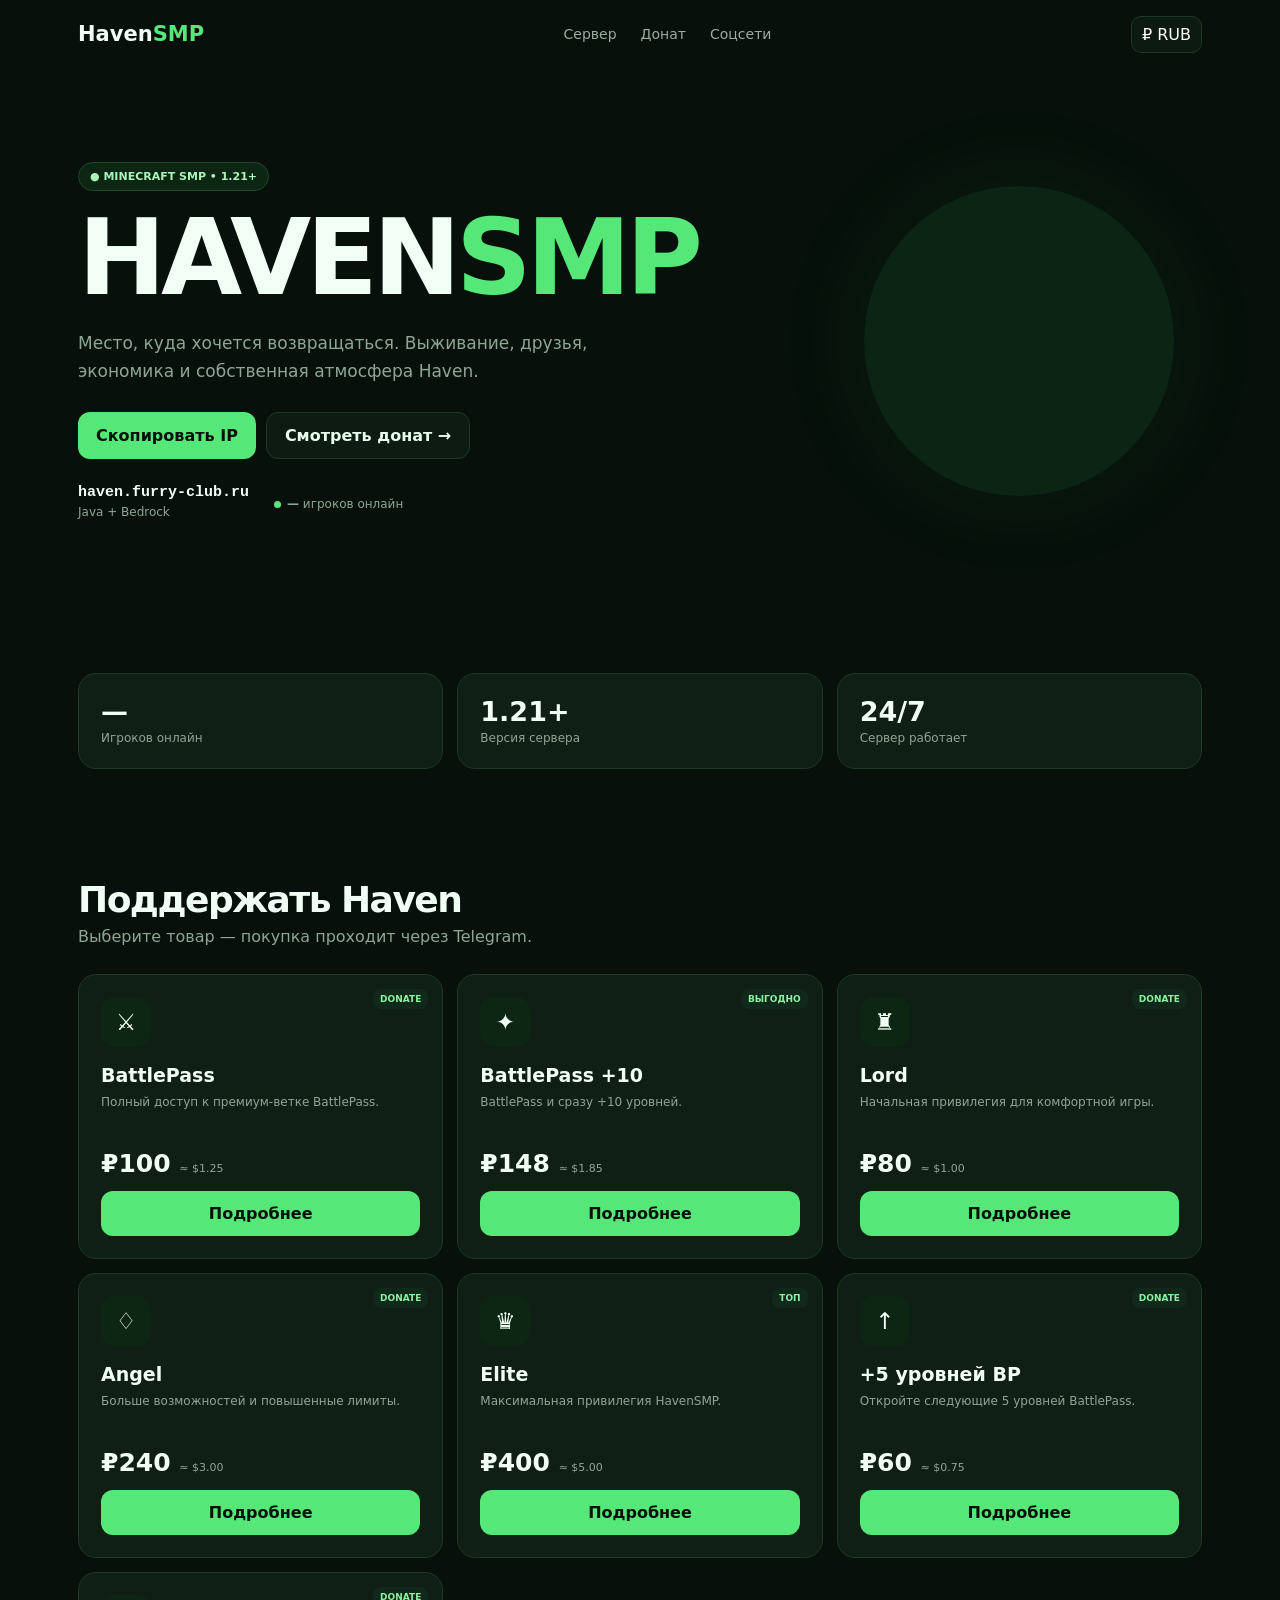
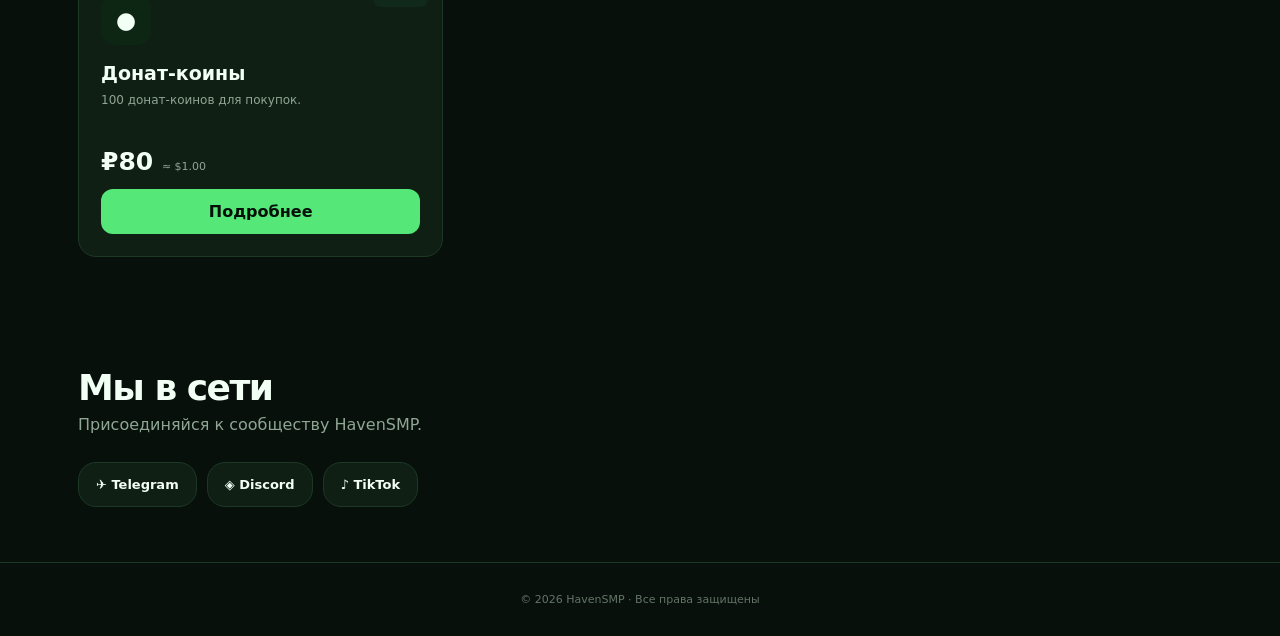
==== HavenSMP_optimized.html @ d50a327a "Add files via upload" ====
<!doctype html>
<html lang="ru">
<head>
<meta charset="utf-8">
<meta name="viewport" content="width=device-width,initial-scale=1,viewport-fit=cover">
<meta name="theme-color" content="#07100b">
<title>HavenSMP — Minecraft SMP</title>
<style>
:root{--bg:#07100b;--bg2:#0b170e;--card:#101f14;--green:#55e879;--green2:#2bc85a;--text:#f2fff5;--muted:#8fa695;--line:#1d3825}
*{box-sizing:border-box}
html{scroll-behavior:smooth}
body{margin:0;background:var(--bg);color:var(--text);font-family:Inter,system-ui,-apple-system,BlinkMacSystemFont,"Segoe UI",sans-serif;overflow-x:hidden}
button,a{font:inherit}a{text-decoration:none;color:inherit}
.nav{height:68px;display:flex;align-items:center;justify-content:space-between;max-width:1160px;margin:auto;padding:0 18px}
.logo{font-weight:800;font-size:21px}.logo span{color:var(--green)}
.navlinks{display:flex;gap:24px;color:#9bad9f;font-size:14px}
.navlinks a:hover{color:#fff}
.currency{border:1px solid var(--line);background:#0d1a11;color:#fff;border-radius:10px;padding:8px 10px;cursor:pointer}
.hero{max-width:1160px;margin:auto;padding:70px 18px 75px;min-height:550px;display:flex;align-items:center;position:relative}
.heroText{max-width:690px;position:relative;z-index:1}
.eyebrow{display:inline-block;color:#a9f5b8;background:#0d2614;border:1px solid #1d4a29;border-radius:999px;padding:7px 11px;font-size:11px;font-weight:700;margin-bottom:20px}
h1{font-size:clamp(55px,9vw,105px);line-height:.9;letter-spacing:-5px;margin:0 0 24px}
h1 span{color:var(--green)}
.hero p{max-width:590px;color:var(--muted);line-height:1.65;font-size:17px;margin:0}
.buttons{display:flex;gap:10px;flex-wrap:wrap;margin-top:27px}
.btn{border:0;border-radius:12px;padding:13px 18px;cursor:pointer;font-weight:750;transition:transform .15s,background .15s}
.btn:hover{transform:translateY(-2px)}
.primary{background:var(--green);color:#061009}
.secondary{background:#0e1b12;color:#e8ffed;border:1px solid var(--line)}
.serverBox{display:flex;gap:25px;align-items:center;margin-top:25px;flex-wrap:wrap}
.ip{font:600 15px ui-monospace,SFMono-Regular,Consolas,monospace}
.status{font-size:12px;color:var(--muted);margin-top:4px}
.dot{display:inline-block;width:7px;height:7px;background:var(--green);border-radius:50%;margin-right:6px}
.heroOrb{position:absolute;right:4%;width:310px;height:310px;border-radius:50%;background:rgba(55,210,88,.10);box-shadow:0 0 100px rgba(55,210,88,.08)}
section{max-width:1160px;margin:auto;padding:55px 18px}
.stats{display:grid;grid-template-columns:repeat(3,1fr);gap:14px}
.stat,.card,.social{background:var(--card);border:1px solid var(--line);border-radius:18px}
.stat{padding:22px}.stat strong{font-size:27px;display:block}.stat span{font-size:12px;color:var(--muted)}
.sectionTitle{font-size:36px;letter-spacing:-1.5px;margin:0 0 7px}.sectionSub{color:var(--muted);margin:0 0 28px}
.shop{display:grid;grid-template-columns:repeat(3,minmax(0,1fr));gap:14px}
.card{padding:22px;position:relative;min-width:0;transition:transform .15s,border-color .15s}
.card:hover{transform:translateY(-3px);border-color:#2c633b}
.tag{position:absolute;right:14px;top:14px;background:#10291a;color:#8cf1a0;border-radius:8px;padding:5px 7px;font-size:9px;font-weight:800}
.icon{width:50px;height:50px;border-radius:14px;background:#0d2614;display:grid;place-items:center;font-size:23px;margin-bottom:17px}
.card h3{font-size:19px;margin:0 0 7px}.desc{font-size:12px;line-height:1.55;color:var(--muted);min-height:38px}
.price{font-size:25px;font-weight:800;margin:18px 0 13px}.price small{font-size:11px;color:var(--muted);font-weight:500}
.buy{width:100%}
.socials{display:flex;gap:10px;flex-wrap:wrap}.social{padding:14px 17px;font-size:13px;font-weight:650}.social:hover{border-color:#2c633b}
footer{border-top:1px solid var(--line);padding:30px 18px;text-align:center;color:#647568;font-size:11px}

.modal{position:fixed;inset:0;background:rgba(0,0,0,.72);display:none;align-items:center;justify-content:center;padding:16px;z-index:50}
.modal.open{display:flex}
.modalBox{width:min(520px,100%);max-height:min(700px,calc(100dvh - 32px));overflow:auto;background:var(--bg2);border:1px solid #285534;border-radius:20px;padding:24px;box-shadow:0 20px 60px rgba(0,0,0,.55);position:relative}
.close{position:absolute;right:14px;top:14px;width:34px;height:34px;border:0;border-radius:9px;background:#142219;color:#fff;font-size:21px;cursor:pointer}
.modalBox h2{font-size:28px;margin:3px 45px 9px 0}.modalBox p{color:var(--muted);font-size:13px;line-height:1.6}.modalBox ul{padding-left:19px;color:#a8bbaa;font-size:13px;line-height:1.8;margin-bottom:22px}

@media(max-width:800px){
 .nav{height:62px;padding:0 14px}.navlinks{display:none}
 .hero{padding:55px 16px 55px;min-height:0}.heroOrb{width:220px;height:220px;right:-100px;opacity:.35}
 h1{font-size:clamp(50px,18vw,76px);letter-spacing:-4px}
 .hero p{font-size:15px}.serverBox{gap:16px}
 section{padding:42px 16px}.stats{grid-template-columns:1fr;gap:10px}
 .shop{grid-template-columns:1fr;gap:11px}.card{padding:19px}.sectionTitle{font-size:29px}
 .modal{padding:10px}.modalBox{max-height:calc(100dvh - 20px);padding:20px;border-radius:17px}
}
@media(max-width:380px){
 .nav .currency{font-size:12px;padding:7px 8px}.logo{font-size:18px}
 .hero{padding-top:42px}.buttons{display:grid;grid-template-columns:1fr}.btn{width:100%}
 .serverBox{display:block}.serverBox>div+div{margin-top:12px}
}
@media(prefers-reduced-motion:reduce){html{scroll-behavior:auto}.card,.btn{transition:none}}
@media(max-width:800px){
 .heroOrb{display:none}
 .card:hover,.btn:hover{transform:none}
}
</style>
</head>
<body>
<nav class="nav">
 <div class="logo">Haven<span>SMP</span></div>
 <div class="navlinks"><a href="#server">Сервер</a><a href="#donate">Донат</a><a href="#social">Соцсети</a></div>
 <button class="currency" id="currency">₽ RUB</button>
</nav>

<main>
<section class="hero" id="server">
 <div class="heroText">
  <div class="eyebrow">● MINECRAFT SMP • 1.21+</div>
  <h1>HAVEN<span>SMP</span></h1>
  <p>Место, куда хочется возвращаться. Выживание, друзья, экономика и собственная атмосфера Haven.</p>
  <div class="buttons">
   <button class="btn primary" onclick="copyIP()">Скопировать IP</button>
   <a class="btn secondary" href="#donate">Смотреть донат →</a>
  </div>
  <div class="serverBox">
   <div><div class="ip">haven.furry-club.ru</div><div class="status">Java + Bedrock</div></div>
   <div class="status"><span class="dot"></span><b id="online">—</b> игроков онлайн</div>
  </div>
 </div>
 <div class="heroOrb" aria-hidden="true"></div>
</section>

<section>
 <div class="stats">
  <div class="stat"><strong id="online2">—</strong><span>Игроков онлайн</span></div>
  <div class="stat"><strong>1.21+</strong><span>Версия сервера</span></div>
  <div class="stat"><strong>24/7</strong><span>Сервер работает</span></div>
 </div>
</section>

<section id="donate">
 <h2 class="sectionTitle">Поддержать Haven</h2>
 <p class="sectionSub">Выберите товар — покупка проходит через Telegram.</p>
 <div class="shop" id="shop"></div>
</section>

<section id="social">
 <h2 class="sectionTitle">Мы в сети</h2>
 <p class="sectionSub">Присоединяйся к сообществу HavenSMP.</p>
 <div class="socials">
  <a class="social" href="https://t.me/HavenSMP" target="_blank" rel="noopener">✈ Telegram</a>
  <a class="social" href="https://discord.gg/" target="_blank" rel="noopener">◈ Discord</a>
  <a class="social" href="#" target="_blank" rel="noopener">♪ TikTok</a>
 </div>
</section>
</main>
<footer>© 2026 HavenSMP · Все права защищены</footer>

<div class="modal" id="modal" role="dialog" aria-modal="true" aria-labelledby="modalTitle">
 <div class="modalBox">
  <button class="close" onclick="closeModal()" aria-label="Закрыть">×</button>
  <h2 id="modalTitle"></h2><p id="modalDesc"></p><ul id="modalList"></ul>
  <button class="btn primary" id="modalBuy">Купить</button>
 </div>
</div>

<script>
const TG="https://t.me/HavenSMP"; // ← ЗАМЕНИ на свой Telegram
const IP="haven.furry-club.ru";
let currency="RUB",rate=80;
const products=[
{name:"BattlePass",price:1.25,icon:"⚔",desc:"Полный доступ к премиум-ветке BattlePass.",info:["Премиум-ветка BattlePass","Все премиум-награды","Сезонные награды"]},
{name:"BattlePass +10",price:1.85,icon:"✦",tag:"ВЫГОДНО",desc:"BattlePass и сразу +10 уровней.",info:["Премиум BattlePass","+10 уровней","Все награды открытых уровней"]},
{name:"Lord",price:1,icon:"♜",desc:"Начальная привилегия для комфортной игры.",info:["Дополнительные команды","Больше возможностей для телепортации","Расширенные лимиты команд"]},
{name:"Angel",price:3,icon:"♢",desc:"Больше возможностей и повышенные лимиты.",info:["Все возможности Lord","Повышенные лимиты команд","Дополнительные удобства"]},
{name:"Elite",price:5,icon:"♛",tag:"ТОП",desc:"Максимальная привилегия HavenSMP.",info:["Все возможности Angel","Максимальные лимиты команд","Расширенные игровые возможности"]},
{name:"+5 уровней BP",price:.75,icon:"↑",desc:"Откройте следующие 5 уровней BattlePass.",info:["+5 следующих уровней","Моментальное открытие наград"]},
{name:"Донат-коины",price:1,icon:"●",desc:"100 донат-коинов для покупок.",info:["100 донат-коинов","Использование в донат-магазине"]}
];

const $=id=>document.getElementById(id);
function money(v){return currency==="USD"?`$${v.toFixed(2)}`:`₽${Math.round(v*rate).toLocaleString("ru-RU")}`}
function render(){
 $("shop").innerHTML=products.map((p,i)=>`
 <article class="card">
  <span class="tag">${p.tag||"DONATE"}</span>
  <div class="icon">${p.icon}</div><h3>${p.name}</h3>
  <div class="desc">${p.desc}</div>
  <div class="price">${money(p.price)} <small>${currency==="RUB"?"≈ $"+p.price.toFixed(2):"USD"}</small></div>
  <button class="btn primary buy" onclick="openModal(${i})">Подробнее</button>
 </article>`).join("");
}
function openModal(i){
 const p=products[i];$("modal").classList.add("open");
 $("modalTitle").textContent=p.name;$("modalDesc").textContent=p.desc;
 $("modalList").innerHTML=p.info.map(x=>`<li>${x}</li>`).join("");
 $("modalBuy").onclick=()=>location.href=TG;
}
function closeModal(){$("modal").classList.remove("open")}
$("modal").addEventListener("click",e=>{if(e.target===$("modal"))closeModal()});
document.addEventListener("keydown",e=>{if(e.key==="Escape")closeModal()});
function copyIP(){
 if(navigator.clipboard) navigator.clipboard.writeText(IP);
 const old=document.querySelector(".primary").textContent;
 document.querySelector(".primary").textContent="IP скопирован ✓";
 setTimeout(()=>document.querySelector(".primary").textContent=old,1400);
}
$("currency").onclick=()=>{
 currency=currency==="RUB"?"USD":"RUB";
 $("currency").textContent=currency==="RUB"?"₽ RUB":"$ USD";render();
};
async function getRate(){
 try{
  const r=await fetch("https://www.cbr-xml-daily.ru/daily_json.js",{cache:"no-store"});
  const d=await r.json();
  if(d?.Valute?.USD?.Value) rate=Number(d.Valute.USD.Value);
 }catch(e){}
 render();
}
async function getOnline(){
 try{
  const r=await fetch("https://api.mcsrvstat.us/3/"+encodeURIComponent(IP),{cache:"no-store"});
  const d=await r.json();const n=d?.players?.online;
  if(typeof n==="number"){$("online").textContent=n;$("online2").textContent=n}
 }catch(e){}
}
render();getRate();getOnline();setInterval(getOnline,60000);
</script>
</body>
</html>
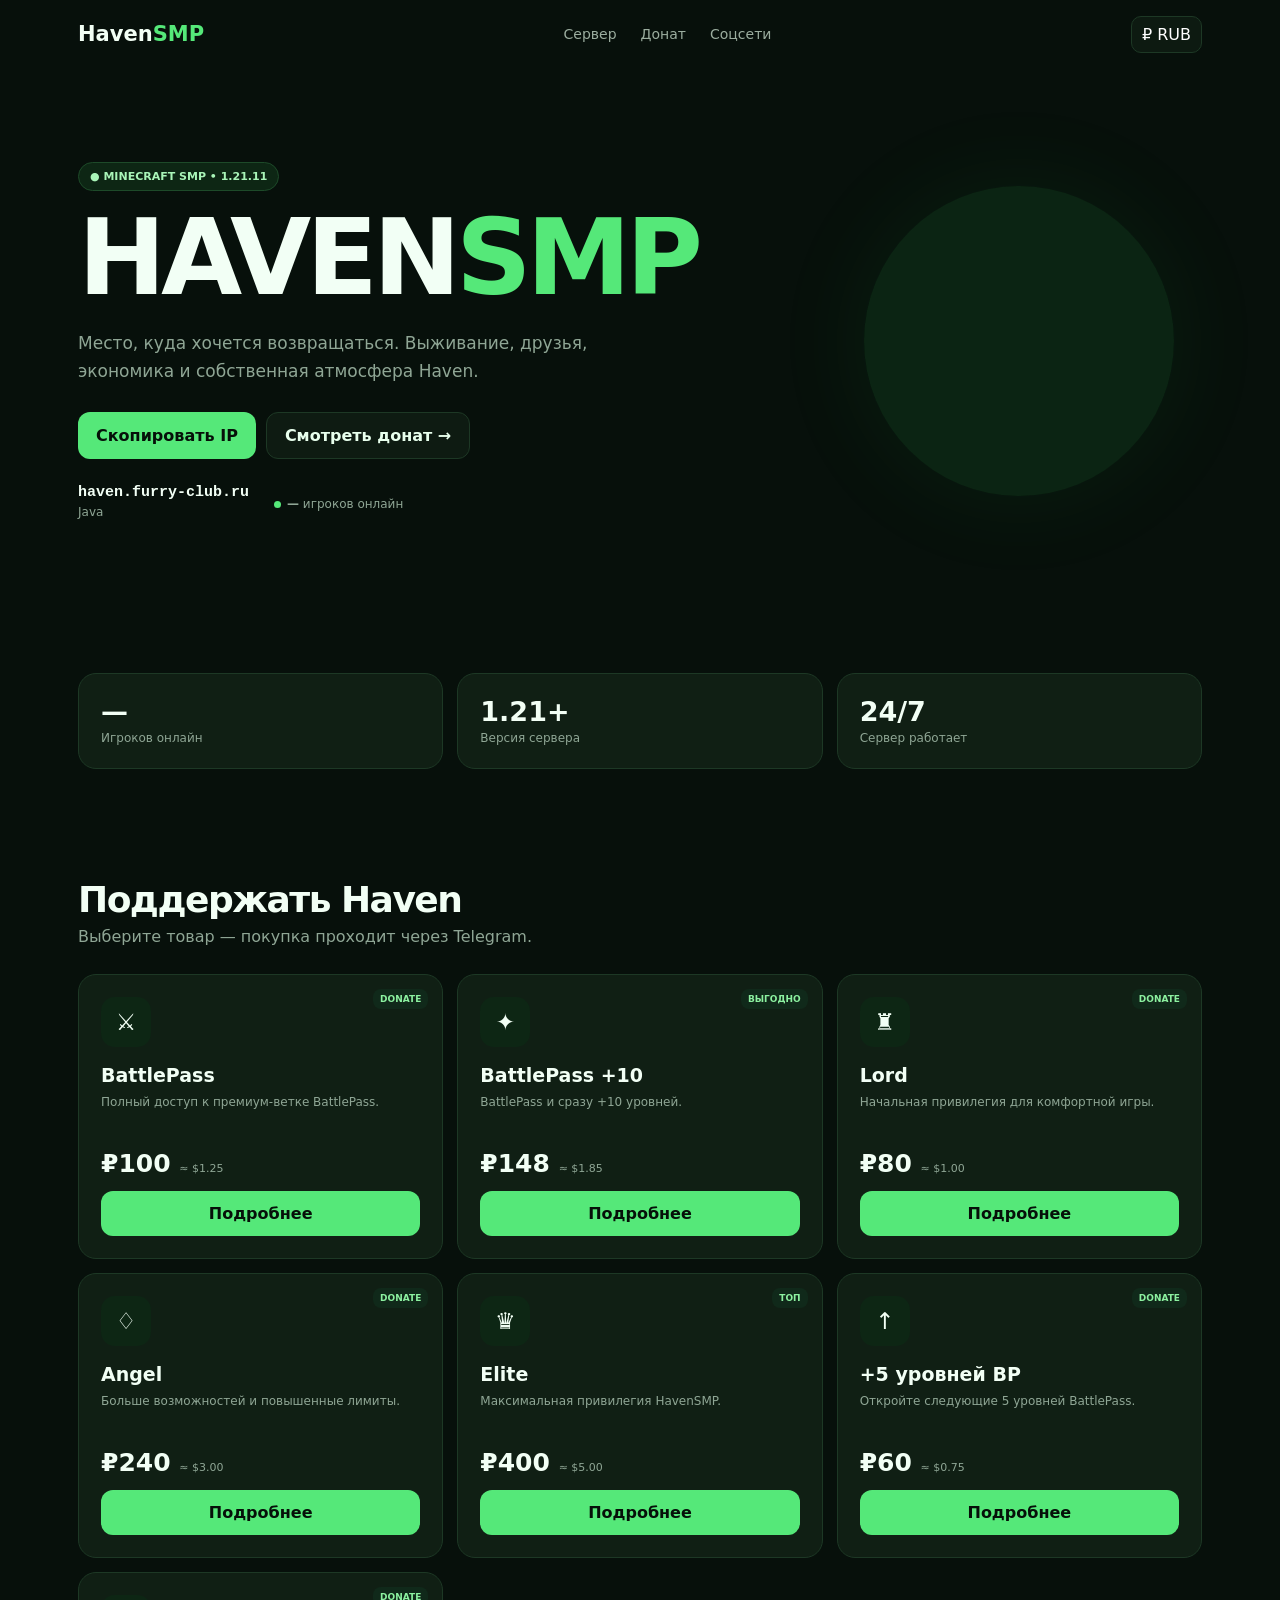
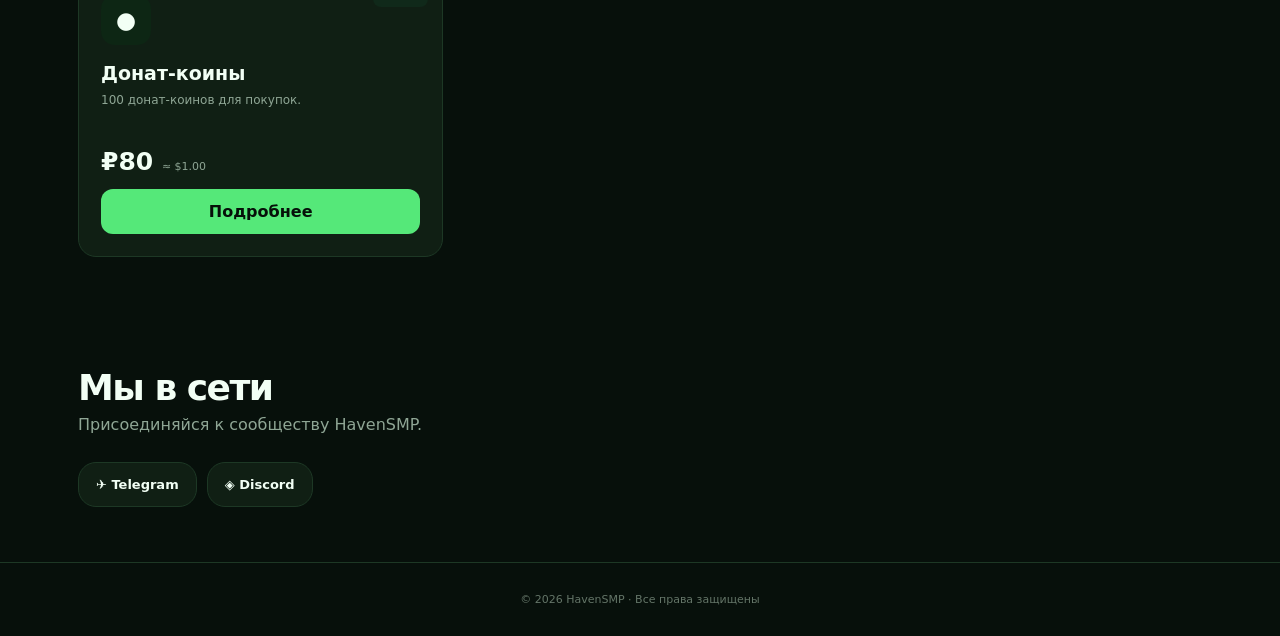
==== commit bb31a1a4: "UpHavenSMP_optimized.html" ====
--- a/HavenSMP_optimized.html
+++ b/HavenSMP_optimized.html
@@ -85,7 +85,7 @@
 <main>
 <section class="hero" id="server">
  <div class="heroText">
-  <div class="eyebrow">● MINECRAFT SMP • 1.21+</div>
+  <div class="eyebrow">● MINECRAFT SMP • 1.21.11</div>
   <h1>HAVEN<span>SMP</span></h1>
   <p>Место, куда хочется возвращаться. Выживание, друзья, экономика и собственная атмосфера Haven.</p>
   <div class="buttons">
@@ -93,7 +93,7 @@
    <a class="btn secondary" href="#donate">Смотреть донат →</a>
   </div>
   <div class="serverBox">
-   <div><div class="ip">haven.furry-club.ru</div><div class="status">Java + Bedrock</div></div>
+   <div><div class="ip">haven.furry-club.ru</div><div class="status">Java</div></div>
    <div class="status"><span class="dot"></span><b id="online">—</b> игроков онлайн</div>
   </div>
  </div>
@@ -119,8 +119,7 @@
  <p class="sectionSub">Присоединяйся к сообществу HavenSMP.</p>
  <div class="socials">
   <a class="social" href="https://t.me/HavenSMP" target="_blank" rel="noopener">✈ Telegram</a>
-  <a class="social" href="https://discord.gg/" target="_blank" rel="noopener">◈ Discord</a>
-  <a class="social" href="#" target="_blank" rel="noopener">♪ TikTok</a>
+  <a class="social" href="https://discord.gg/8dnhvuYzp" target="_blank" rel="noopener">◈ Discord</a>
  </div>
 </section>
 </main>
@@ -197,4 +196,4 @@
 render();getRate();getOnline();setInterval(getOnline,60000);
 </script>
 </body>
-</html>+</html>
